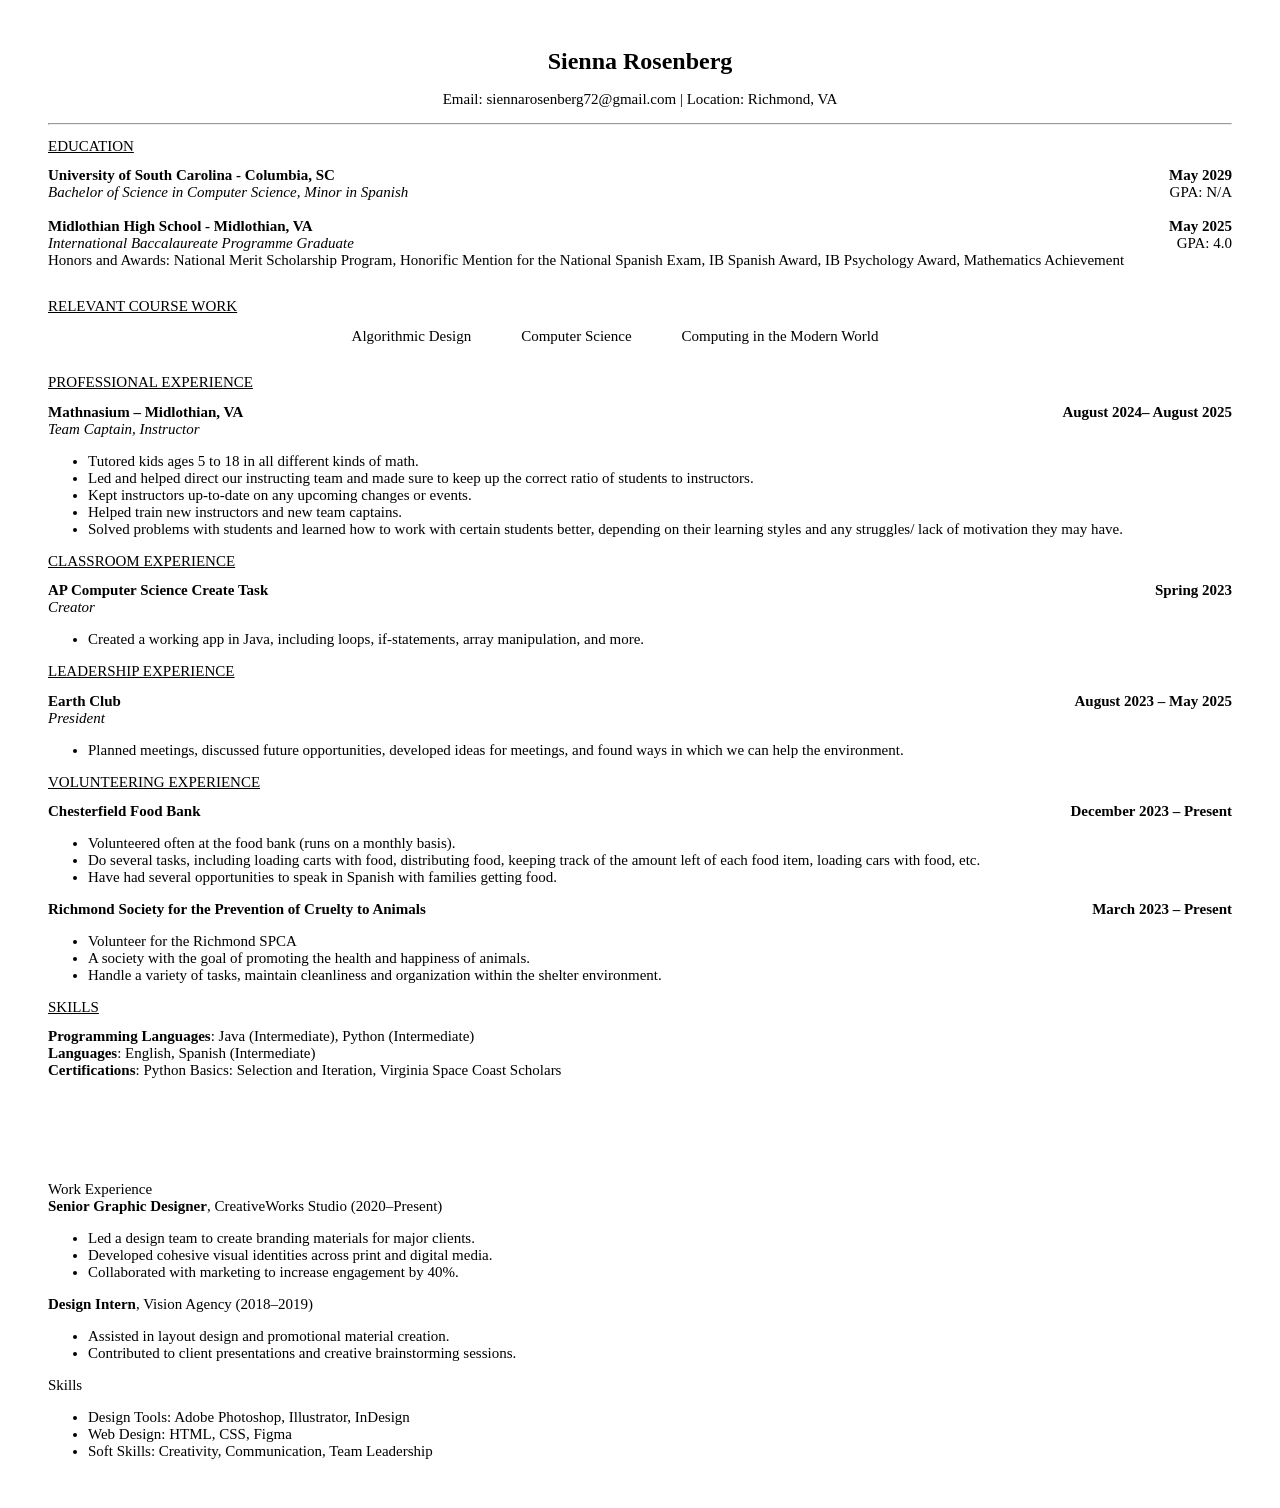
==== resume.html @ 2ea0960f "adding breaks" ====
<!DOCTYPE html>
<html lang="en">
<head>
  <meta charset="UTF-8">
  <meta name="viewport" content="width=device-width, initial-scale=1.0">
  <title>Resume</title>
  <link rel="stylesheet" href="resume_style.css" >
</head>
<body>
  <div class="header">
    <h1>Sienna Rosenberg</h1>
    <div class="contact">
      <p style="text-align: center;">Email: siennarosenberg72@gmail.com | Location: Richmond, VA</p>
    </div>
    <hr>
  </div>

  <div class="section">
    <h2>EDUCATION</h2>
    <div class="section-content">
        <div style="display: flex; justify-content: space-between;">
          <span><strong>University of South Carolina - Columbia, SC</strong><br></span>
          <span><strong>May 2029</strong></span>
        </div>
        <div style="display: flex; justify-content: space-between;">
          <span><em>Bachelor of Science in Computer Science, Minor in Spanish</em><br><br></span>
          <span>GPA: N/A</span>
        </div>
        <div style="display: flex; justify-content: space-between;">
          <span><strong>Midlothian High School - Midlothian, VA</strong><br></span>
          <span><strong>May 2025</strong></span>
        </div>
        <div style="display: flex; justify-content: space-between;">
          <span><em>International Baccalaureate Programme Graduate</em><br></span>
          <span>GPA: 4.0</span>
        </div>
      Honors and Awards: National Merit Scholarship Program, Honorific Mention for the National Spanish Exam, IB Spanish Award, IB Psychology Award, Mathematics Achievement<br><br>
    </div>
  </div>

  <div class="section">
    <h2>RELEVANT COURSE WORK</h2>
    <div class="section-content">
      <div style="display: flex; justify-content: center; gap: 50px">
        <span>Algorithmic Design</span>
        <span>Computer Science</span>
        <span>Computing in the Modern World</span>
        <br><br>
      </div>
    </div>
  </div>

<div class="section">
    <h2>PROFESSIONAL EXPERIENCE</h2>
        <div style="display: flex; justify-content: space-between;">
          <span><strong>Mathnasium – Midlothian, VA</strong><br></span>
          <span><strong>August 2024– August 2025</strong></span>
        </div>
        <div style="display: flex; justify-content: space-between;">
          <span><em>Team Captain, Instructor</em><br></span>
        </div>
    <ul>
        <li>Tutored kids ages 5 to 18 in all different kinds of math.</li>
        <li>Led and helped direct our instructing team and made sure to keep up the correct ratio of students to instructors.</li>
        <li>Kept instructors up-to-date on any upcoming changes or events.</li>
        <li>Helped train new instructors and new team captains.</li>
        <li>Solved problems with students and learned how to work with certain students better, depending on their learning styles and any struggles/ lack of motivation they may have.</li>
    </ul>
    </div>
  </div>

<div class="section">
    <h2>CLASSROOM EXPERIENCE</h2>
        <div style="display: flex; justify-content: space-between;">
          <span><strong>AP Computer Science Create Task</strong><br></span>
          <span><strong>Spring 2023</strong></span>
        </div>
        <div style="display: flex; justify-content: space-between;">
          <span><em>Creator</em><br></span>
        </div>
    <ul>
        <li>Created a working app in Java, including loops, if-statements, array manipulation, and more.</li>
    </ul>
    </div>
  </div>

<div class="section">
    <h2>LEADERSHIP EXPERIENCE</h2>
        <div style="display: flex; justify-content: space-between;">
          <span><strong>Earth Club</strong><br></span>
          <span><strong>August 2023 – May 2025</strong></span>
        </div>
        <div style="display: flex; justify-content: space-between;">
          <span><em>President</em><br></span>
        </div>
    <ul>
        <li>Planned meetings, discussed future opportunities, developed ideas for meetings, and found ways in which we can help the environment.</li>
    </ul>
    </div>
  </div>

<div class="section">
    <h2>VOLUNTEERING EXPERIENCE</h2>
        <div style="display: flex; justify-content: space-between;">
          <span><strong>Chesterfield Food Bank</strong><br></span>
          <span><strong>December 2023 – Present</strong></span>
        </div>
    <ul>
        <li>Volunteered often at the food bank (runs on a monthly basis).</li>
        <li>Do several tasks, including loading carts with food, distributing food, keeping track of the amount left of each food item, loading cars with food, etc.</li>
        <li>Have had several opportunities to speak in Spanish with families getting food.</li>
    </ul>
        <div style="display: flex; justify-content: space-between;">
          <span><strong>Richmond Society for the Prevention of Cruelty to Animals</strong><br></span>
          <span><strong>March 2023 – Present</strong></span>
        </div>
    <ul>
        <li>Volunteer for the Richmond SPCA</li>
        <li>A society with the goal of promoting the health and happiness of animals.</li>
        <li>Handle a variety of tasks, maintain cleanliness and organization within the shelter environment.</li>
    </ul>
    </div>
  </div>

<div class="section">
    <h2>SKILLS</h2>
    <div class="section-content">
      <strong>Programming Languages</strong>: Java (Intermediate), Python (Intermediate)<br>
      <strong>Languages</strong>: English, Spanish (Intermediate)<br>
      <strong>Certifications</strong>: Python Basics: Selection and Iteration, Virginia Space Coast Scholars
    </div>
  </div>


  <br><br><br><br><br><br>
  <div class="section">
    <div class="section-title">Work Experience</div>
    <div class="section-content">
      <strong>Senior Graphic Designer</strong>, CreativeWorks Studio (2020–Present)
      <ul>
        <li>Led a design team to create branding materials for major clients.</li>
        <li>Developed cohesive visual identities across print and digital media.</li>
        <li>Collaborated with marketing to increase engagement by 40%.</li>
      </ul>

      <strong>Design Intern</strong>, Vision Agency (2018–2019)
      <ul>
        <li>Assisted in layout design and promotional material creation.</li>
        <li>Contributed to client presentations and creative brainstorming sessions.</li>
      </ul>
    </div>
  </div>

  <div class="section">
    <div class="section-title">Skills</div>
    <div class="section-content">
      <ul>
        <li>Design Tools: Adobe Photoshop, Illustrator, InDesign</li>
        <li>Web Design: HTML, CSS, Figma</li>
        <li>Soft Skills: Creativity, Communication, Team Leadership</li>
      </ul>
    </div>
  </div>
</body>
</html>
---- resume_style.css ----
body {
    background: #ffffff;
    font-family: 'Times New Roman', Times, serif, Helvetica, sans-serif;
    font-size: 15px;
    margin: 0.5in;
}
h1 {
    color: #000000;
    text-align: center;
    font-size: 24px;
}
h2 {
    color: #000000;
    text-align: left;
    font-size: 15px;
    text-decoration: underline;
    font-weight: normal;
}
h3 {
    color:#000000;
    text-align: left;
    font-size: 16px;
    font-weight: normal;
}
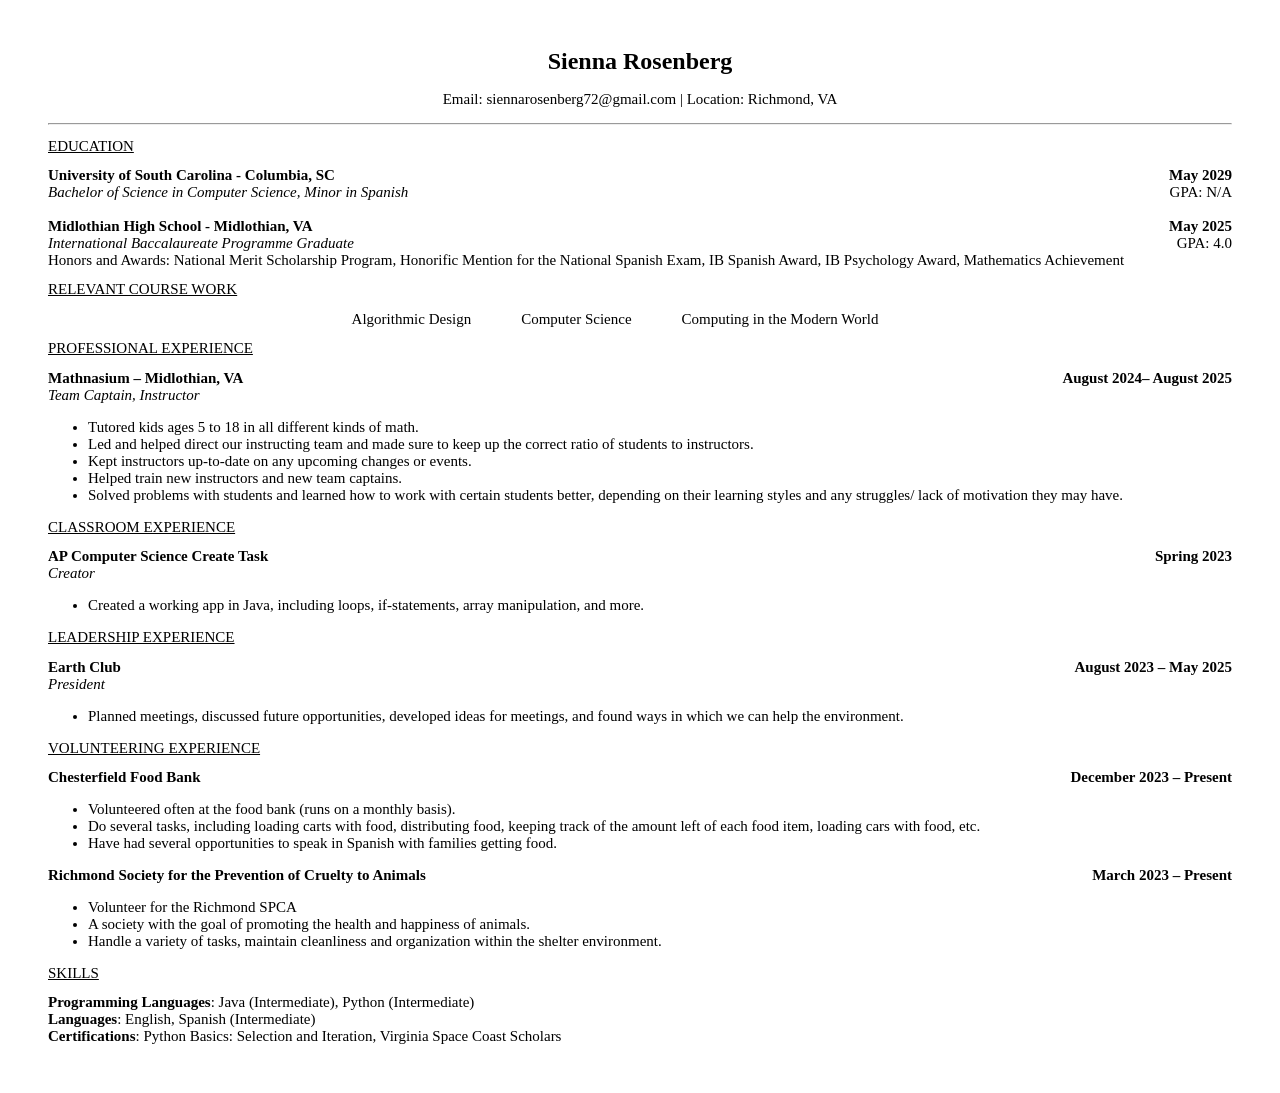
==== commit cdcfb30a: "fixing formatting issues" ====
--- a/resume.html
+++ b/resume.html
@@ -34,7 +34,7 @@
           <span><em>International Baccalaureate Programme Graduate</em><br></span>
           <span>GPA: 4.0</span>
         </div>
-      Honors and Awards: National Merit Scholarship Program, Honorific Mention for the National Spanish Exam, IB Spanish Award, IB Psychology Award, Mathematics Achievement<br><br>
+      Honors and Awards: National Merit Scholarship Program, Honorific Mention for the National Spanish Exam, IB Spanish Award, IB Psychology Award, Mathematics Achievement<br>
     </div>
   </div>
 
@@ -45,7 +45,7 @@
         <span>Algorithmic Design</span>
         <span>Computer Science</span>
         <span>Computing in the Modern World</span>
-        <br><br>
+        <br>
       </div>
     </div>
   </div>
@@ -129,37 +129,4 @@
       <strong>Languages</strong>: English, Spanish (Intermediate)<br>
       <strong>Certifications</strong>: Python Basics: Selection and Iteration, Virginia Space Coast Scholars
     </div>
-  </div>
-
-
-  <br><br><br><br><br><br>
-  <div class="section">
-    <div class="section-title">Work Experience</div>
-    <div class="section-content">
-      <strong>Senior Graphic Designer</strong>, CreativeWorks Studio (2020–Present)
-      <ul>
-        <li>Led a design team to create branding materials for major clients.</li>
-        <li>Developed cohesive visual identities across print and digital media.</li>
-        <li>Collaborated with marketing to increase engagement by 40%.</li>
-      </ul>
-
-      <strong>Design Intern</strong>, Vision Agency (2018–2019)
-      <ul>
-        <li>Assisted in layout design and promotional material creation.</li>
-        <li>Contributed to client presentations and creative brainstorming sessions.</li>
-      </ul>
-    </div>
-  </div>
-
-  <div class="section">
-    <div class="section-title">Skills</div>
-    <div class="section-content">
-      <ul>
-        <li>Design Tools: Adobe Photoshop, Illustrator, InDesign</li>
-        <li>Web Design: HTML, CSS, Figma</li>
-        <li>Soft Skills: Creativity, Communication, Team Leadership</li>
-      </ul>
-    </div>
-  </div>
-</body>
-</html>+  </div>
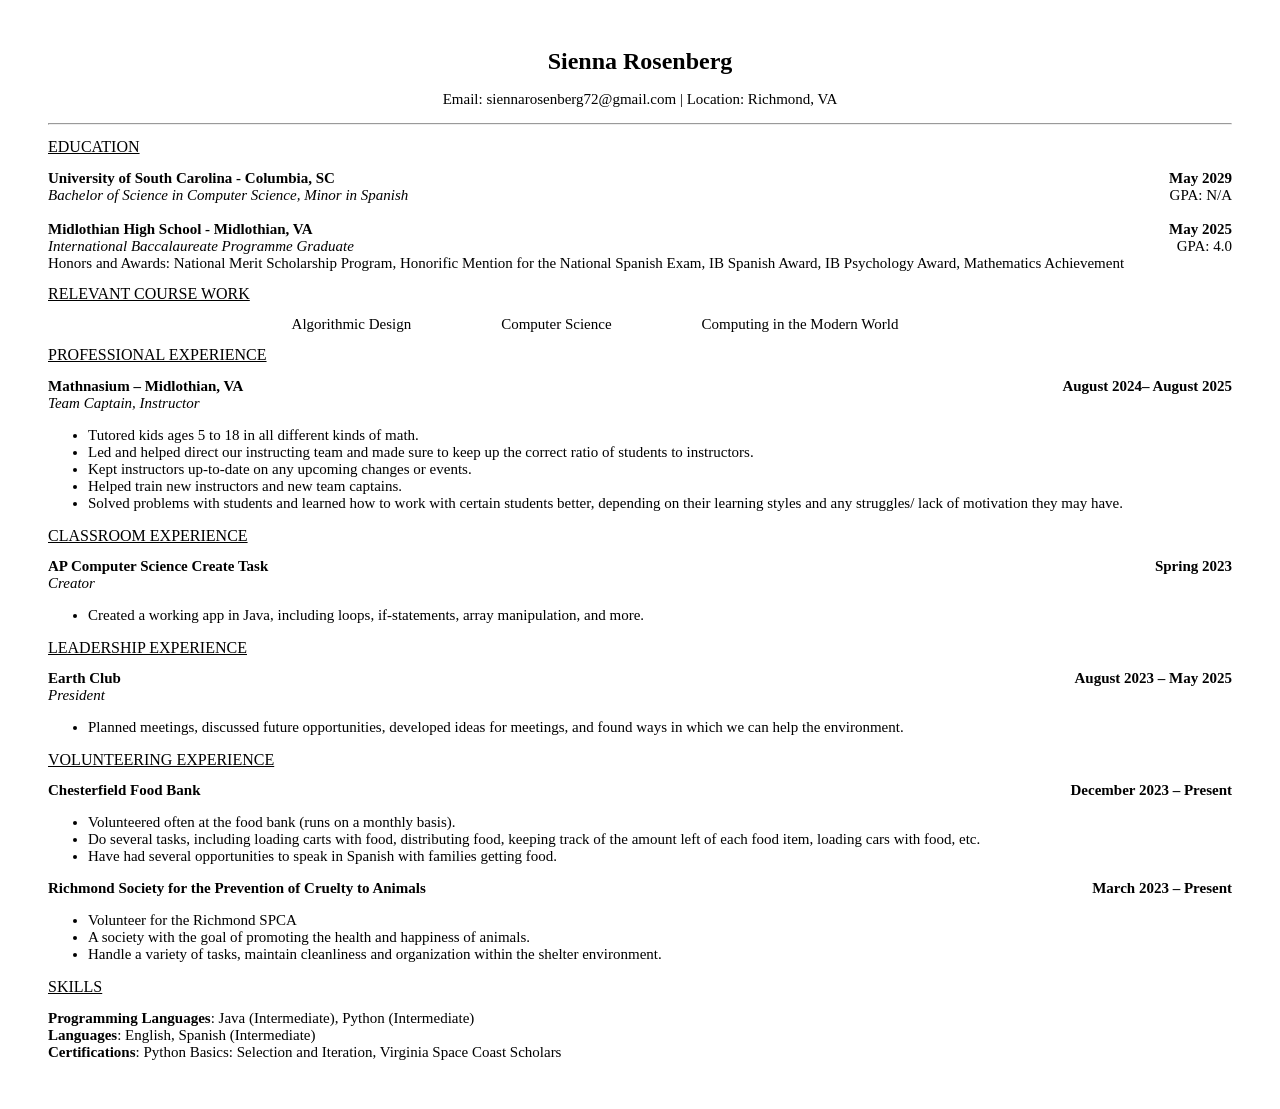
==== commit 00741e66: "formatting" ====
--- a/resume.html
+++ b/resume.html
@@ -41,7 +41,7 @@
   <div class="section">
     <h2>RELEVANT COURSE WORK</h2>
     <div class="section-content">
-      <div style="display: flex; justify-content: center; gap: 50px">
+      <div style="display: flex; justify-content: center; gap: 90px">
         <span>Algorithmic Design</span>
         <span>Computer Science</span>
         <span>Computing in the Modern World</span>
--- a/resume_style.css
+++ b/resume_style.css
@@ -12,13 +12,7 @@
 h2 {
     color: #000000;
     text-align: left;
-    font-size: 15px;
+    font-size: 16px;
     text-decoration: underline;
     font-weight: normal;
-}
-h3 {
-    color:#000000;
-    text-align: left;
-    font-size: 16px;
-    font-weight: normal;
 }
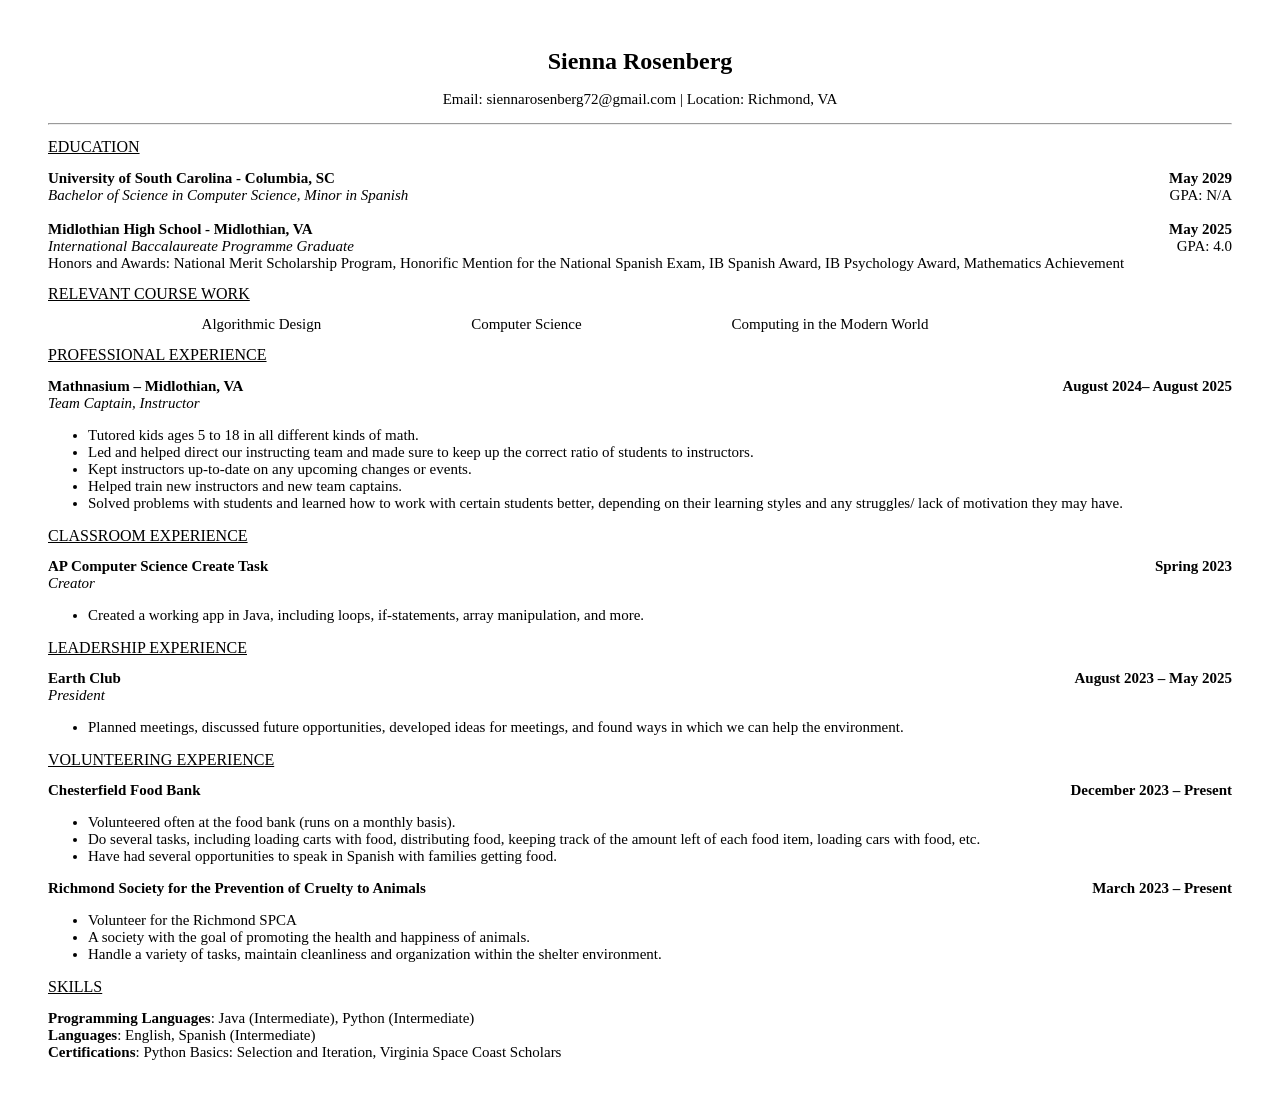
==== commit cb88b637: "formatting" ====
--- a/resume.html
+++ b/resume.html
@@ -41,7 +41,7 @@
   <div class="section">
     <h2>RELEVANT COURSE WORK</h2>
     <div class="section-content">
-      <div style="display: flex; justify-content: center; gap: 90px">
+      <div style="display: flex; justify-content: center; gap: 150px">
         <span>Algorithmic Design</span>
         <span>Computer Science</span>
         <span>Computing in the Modern World</span>
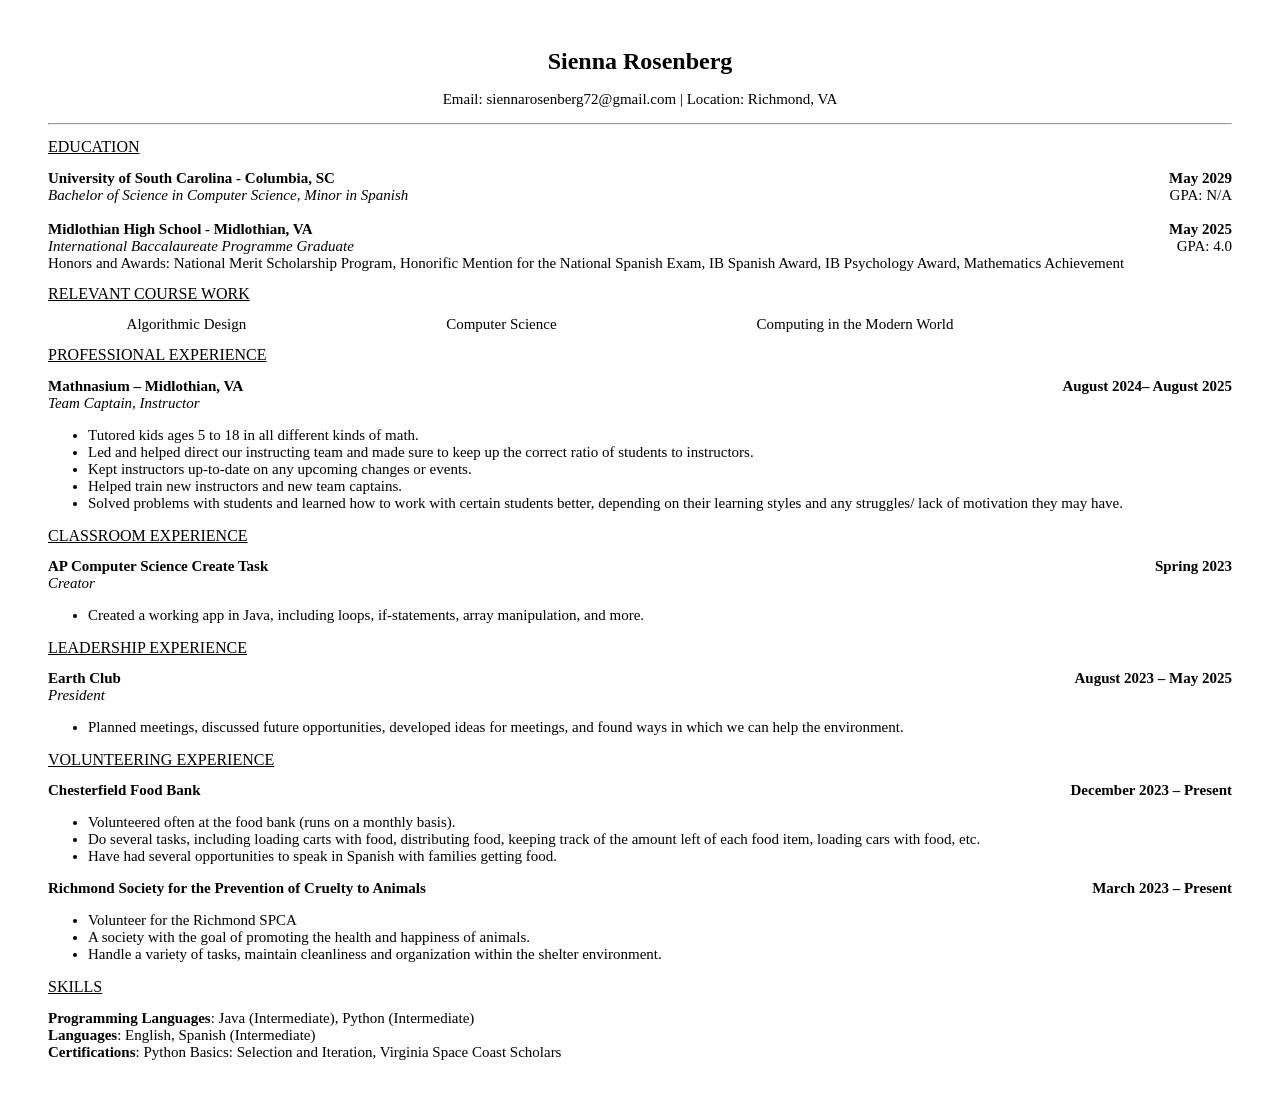
==== commit 631d7835: "format" ====
--- a/resume.html
+++ b/resume.html
@@ -41,7 +41,7 @@
   <div class="section">
     <h2>RELEVANT COURSE WORK</h2>
     <div class="section-content">
-      <div style="display: flex; justify-content: center; gap: 150px">
+      <div style="display: flex; justify-content: center; gap: 200px">
         <span>Algorithmic Design</span>
         <span>Computer Science</span>
         <span>Computing in the Modern World</span>
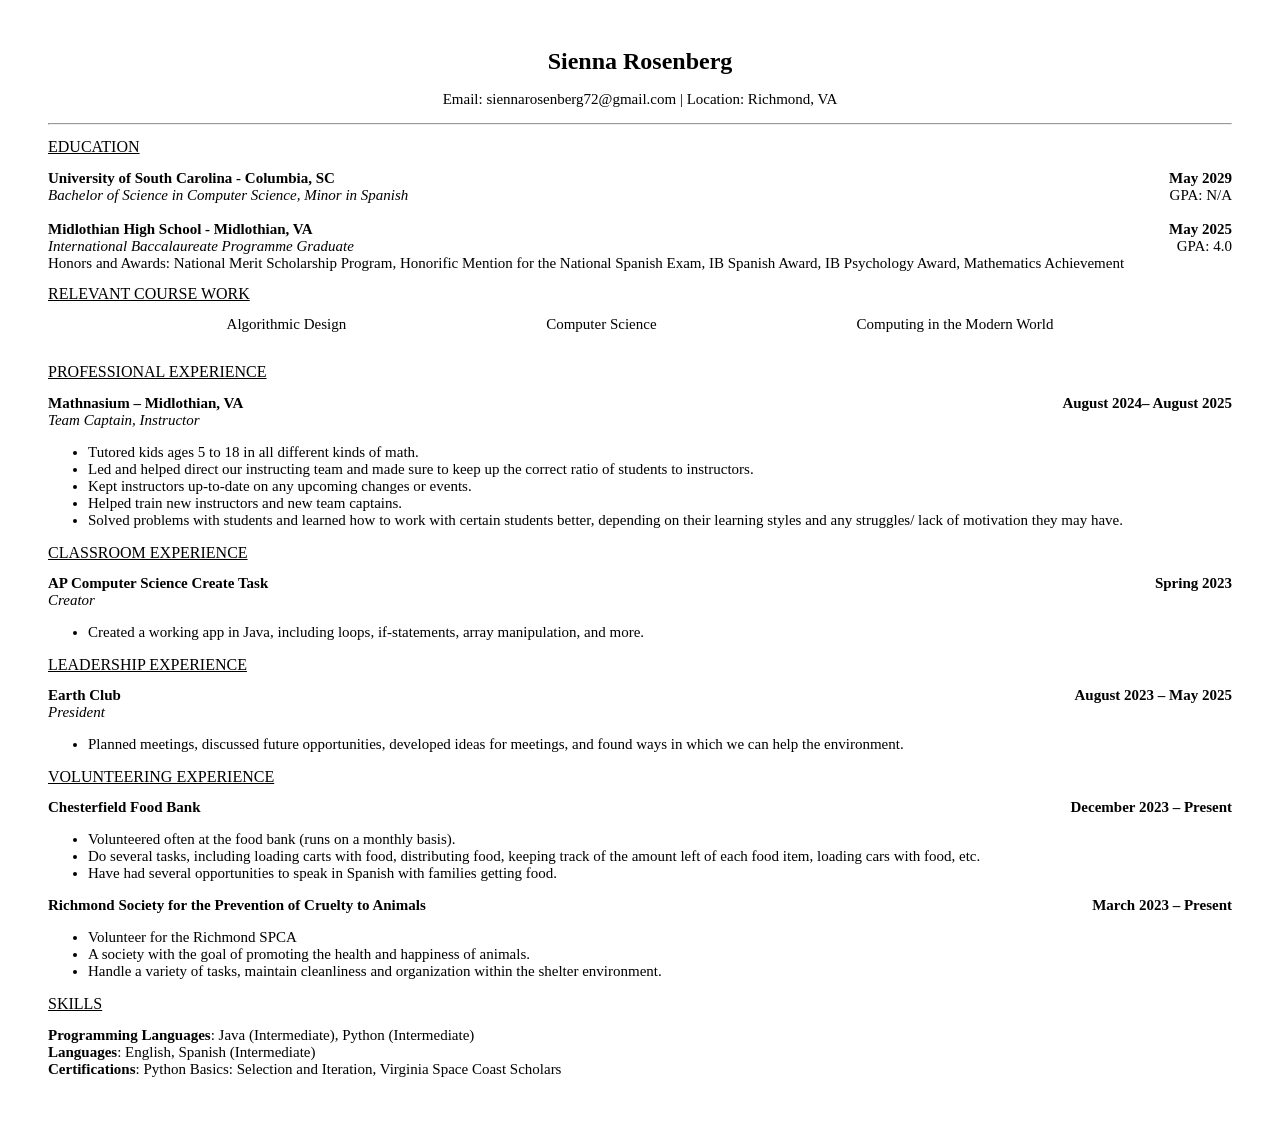
==== commit d5ed89d8: "formatting" ====
--- a/resume.html
+++ b/resume.html
@@ -45,10 +45,10 @@
         <span>Algorithmic Design</span>
         <span>Computer Science</span>
         <span>Computing in the Modern World</span>
-        <br>
       </div>
     </div>
   </div>
+  <br>
 
 <div class="section">
     <h2>PROFESSIONAL EXPERIENCE</h2>
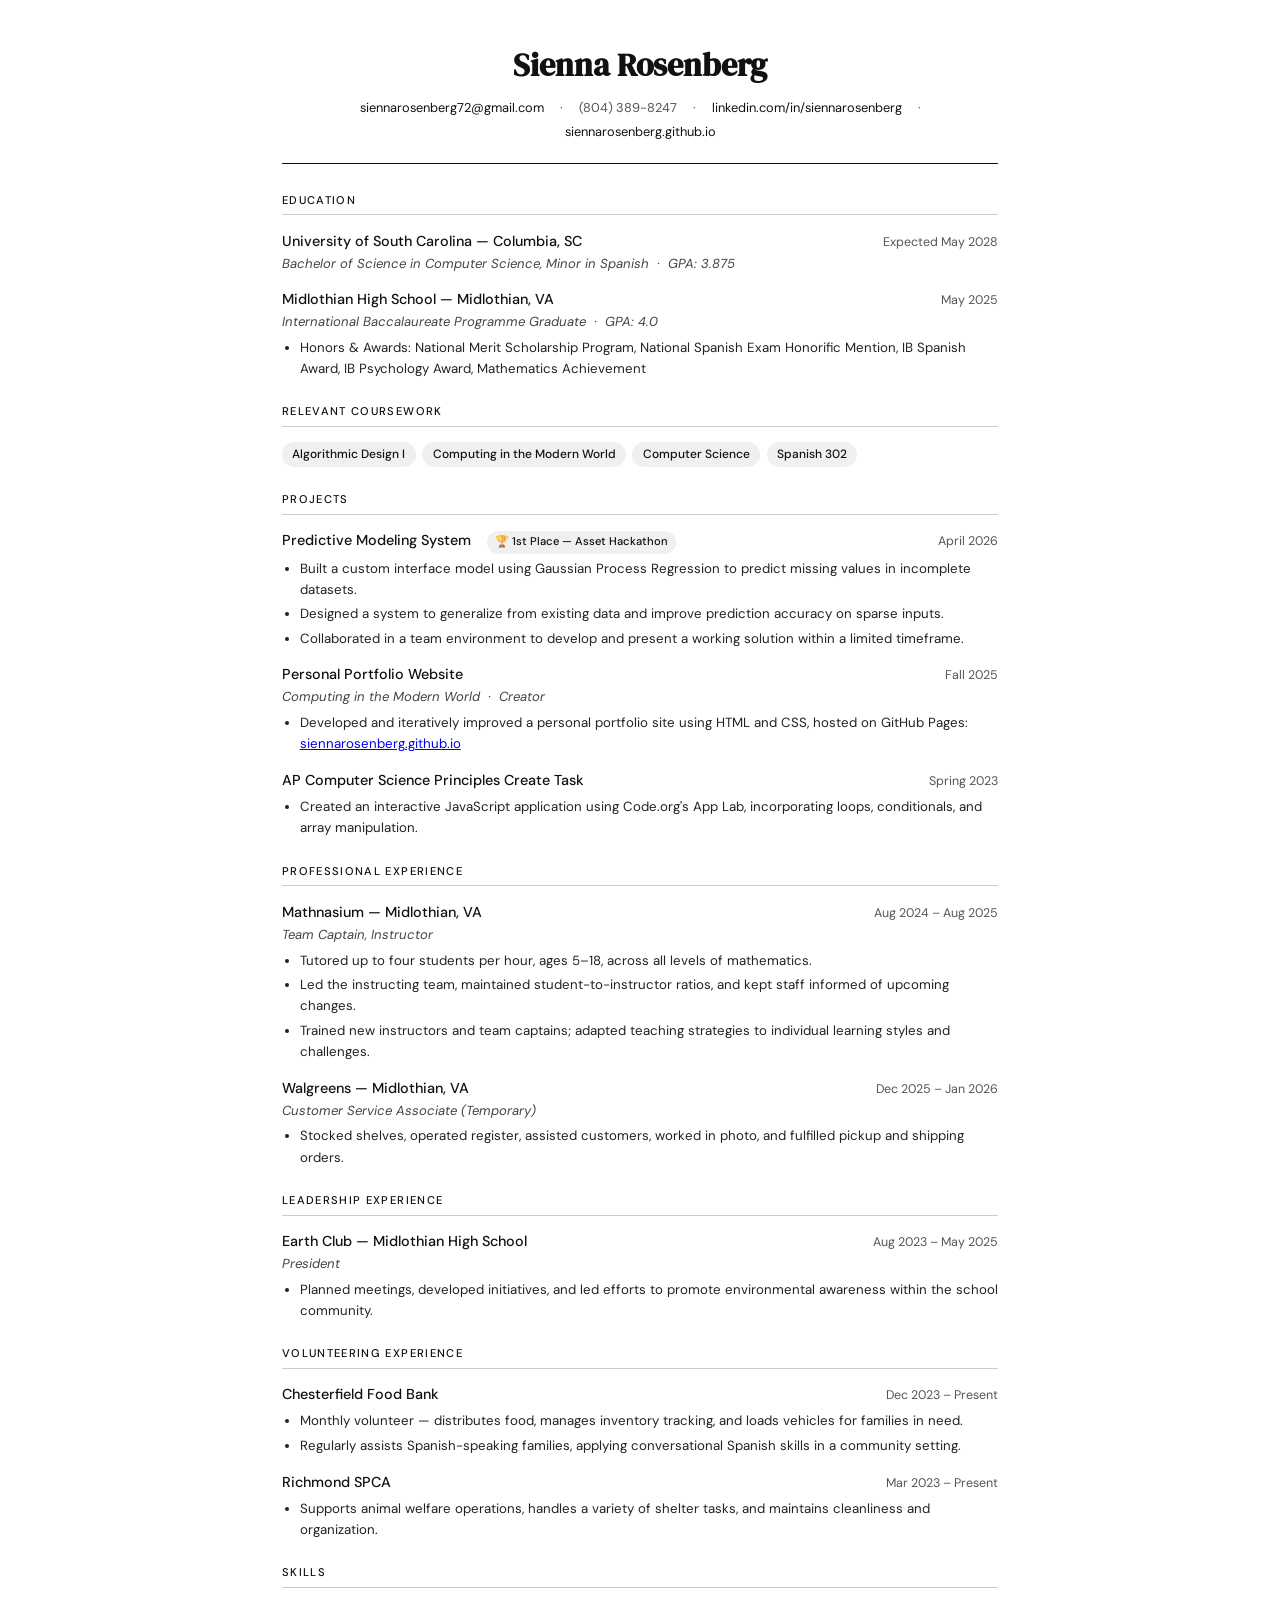
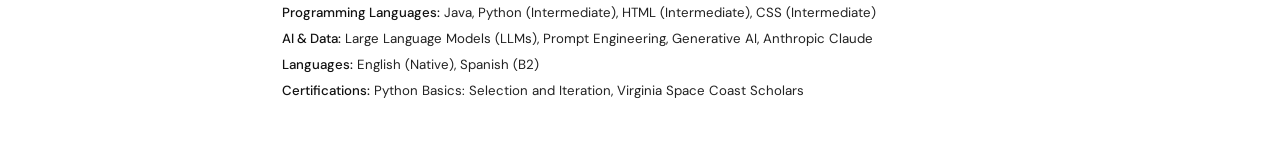
==== commit 23c4d44a: "Update resume.html" ====
--- a/resume.html
+++ b/resume.html
@@ -3,130 +3,324 @@
 <head>
   <meta charset="UTF-8">
   <meta name="viewport" content="width=device-width, initial-scale=1.0">
-  <title>Resume</title>
-  <link rel="stylesheet" href="resume_style.css" >
+  <title>Sienna Rosenberg — Resume</title>
+  <link href="https://fonts.googleapis.com/css2?family=DM+Serif+Display&family=DM+Sans:wght@300;400;500&display=swap" rel="stylesheet" />
+  <style>
+    *, *::before, *::after { box-sizing: border-box; margin: 0; padding: 0; }
+
+    body {
+      font-family: 'DM Sans', sans-serif;
+      background: #ffffff;
+      color: #111111;
+      font-size: 14px;
+      line-height: 1.6;
+      padding: 2.5rem 2rem;
+      max-width: 780px;
+      margin: 0 auto;
+    }
+
+    /* HEADER */
+    .header {
+      text-align: center;
+      margin-bottom: 1.75rem;
+      padding-bottom: 1.25rem;
+      border-bottom: 1.5px solid #111111;
+    }
+
+    .header h1 {
+      font-family: 'DM Serif Display', serif;
+      font-size: 2rem;
+      color: #111111;
+      margin-bottom: 0.4rem;
+    }
+
+    .contact {
+      font-size: 0.8rem;
+      color: #555555;
+      display: flex;
+      flex-wrap: wrap;
+      justify-content: center;
+      gap: 0.25rem 1rem;
+    }
+
+    .contact a {
+      color: #111111;
+      text-decoration: none;
+    }
+
+    .contact a:hover { text-decoration: underline; }
+
+    /* SECTIONS */
+    .section {
+      margin-bottom: 1.5rem;
+    }
+
+    .section h2 {
+      font-family: 'DM Sans', sans-serif;
+      font-size: 0.7rem;
+      font-weight: 500;
+      letter-spacing: 0.12em;
+      text-transform: uppercase;
+      color: #111111;
+      border-bottom: 0.5px solid #cccccc;
+      padding-bottom: 0.3rem;
+      margin-bottom: 0.9rem;
+    }
+
+    .entry {
+      margin-bottom: 0.9rem;
+    }
+
+    .entry-header {
+      display: flex;
+      justify-content: space-between;
+      align-items: baseline;
+      gap: 1rem;
+    }
+
+    .entry-title {
+      font-weight: 500;
+      font-size: 0.9rem;
+      color: #111111;
+    }
+
+    .entry-date {
+      font-size: 0.78rem;
+      color: #555555;
+      white-space: nowrap;
+      flex-shrink: 0;
+    }
+
+    .entry-sub {
+      font-size: 0.82rem;
+      color: #444444;
+      font-style: italic;
+      margin-bottom: 0.3rem;
+    }
+
+    .entry-badge {
+      display: inline-block;
+      font-size: 0.7rem;
+      font-weight: 500;
+      padding: 0.15rem 0.5rem;
+      border-radius: 100px;
+      background: #f0f0f0;
+      color: #111111;
+      margin-left: 0.5rem;
+      font-style: normal;
+    }
+
+    ul {
+      padding-left: 1.1rem;
+      margin-top: 0.25rem;
+    }
+
+    ul li {
+      font-size: 0.83rem;
+      color: #222222;
+      margin-bottom: 0.2rem;
+    }
+
+    /* SKILLS */
+    .skills-row {
+      font-size: 0.83rem;
+      color: #222222;
+      margin-bottom: 0.3rem;
+    }
+
+    .skills-row strong {
+      color: #111111;
+      font-weight: 500;
+    }
+
+    /* COURSEWORK */
+    .coursework {
+      display: flex;
+      flex-wrap: wrap;
+      gap: 0.4rem;
+    }
+
+    .course-tag {
+      font-size: 0.75rem;
+      padding: 0.2rem 0.65rem;
+      border-radius: 100px;
+      background: #f0f0f0;
+      color: #111111;
+      font-weight: 500;
+    }
+
+    @media print {
+      body { background: white; padding: 1rem; }
+    }
+  </style>
 </head>
 <body>
+
   <div class="header">
     <h1>Sienna Rosenberg</h1>
     <div class="contact">
-      <p style="text-align: center;">Email: siennarosenberg72@gmail.com | Location: Richmond, VA</p>
-    </div>
-    <hr>
-  </div>
-
-  <div class="section">
-    <h2>EDUCATION</h2>
-    <div class="section-content">
-        <div style="display: flex; justify-content: space-between;">
-          <span><strong>University of South Carolina - Columbia, SC</strong><br></span>
-          <span><strong>May 2029</strong></span>
-        </div>
-        <div style="display: flex; justify-content: space-between;">
-          <span><em>Bachelor of Science in Computer Science, Minor in Spanish</em><br><br></span>
-          <span>GPA: N/A</span>
-        </div>
-        <div style="display: flex; justify-content: space-between;">
-          <span><strong>Midlothian High School - Midlothian, VA</strong><br></span>
-          <span><strong>May 2025</strong></span>
-        </div>
-        <div style="display: flex; justify-content: space-between;">
-          <span><em>International Baccalaureate Programme Graduate</em><br></span>
-          <span>GPA: 4.0</span>
-        </div>
-      Honors and Awards: National Merit Scholarship Program, Honorific Mention for the National Spanish Exam, IB Spanish Award, IB Psychology Award, Mathematics Achievement<br>
-    </div>
-  </div>
-
-  <div class="section">
-    <h2>RELEVANT COURSE WORK</h2>
-    <div class="section-content">
-      <div style="display: flex; justify-content: center; gap: 200px">
-        <span>Algorithmic Design</span>
-        <span>Computer Science</span>
-        <span>Computing in the Modern World</span>
-      </div>
-    </div>
-  </div>
-  <br>
-
-<div class="section">
-    <h2>PROFESSIONAL EXPERIENCE</h2>
-        <div style="display: flex; justify-content: space-between;">
-          <span><strong>Mathnasium – Midlothian, VA</strong><br></span>
-          <span><strong>August 2024– August 2025</strong></span>
-        </div>
-        <div style="display: flex; justify-content: space-between;">
-          <span><em>Team Captain, Instructor</em><br></span>
-        </div>
-    <ul>
-        <li>Tutored kids ages 5 to 18 in all different kinds of math.</li>
-        <li>Led and helped direct our instructing team and made sure to keep up the correct ratio of students to instructors.</li>
-        <li>Kept instructors up-to-date on any upcoming changes or events.</li>
-        <li>Helped train new instructors and new team captains.</li>
-        <li>Solved problems with students and learned how to work with certain students better, depending on their learning styles and any struggles/ lack of motivation they may have.</li>
-    </ul>
-    </div>
-  </div>
-
-<div class="section">
-    <h2>CLASSROOM EXPERIENCE</h2>
-        <div style="display: flex; justify-content: space-between;">
-          <span><strong>AP Computer Science Create Task</strong><br></span>
-          <span><strong>Spring 2023</strong></span>
-        </div>
-        <div style="display: flex; justify-content: space-between;">
-          <span><em>Creator</em><br></span>
-        </div>
-    <ul>
-        <li>Created a working app in Java, including loops, if-statements, array manipulation, and more.</li>
-    </ul>
-    </div>
-  </div>
-
-<div class="section">
-    <h2>LEADERSHIP EXPERIENCE</h2>
-        <div style="display: flex; justify-content: space-between;">
-          <span><strong>Earth Club</strong><br></span>
-          <span><strong>August 2023 – May 2025</strong></span>
-        </div>
-        <div style="display: flex; justify-content: space-between;">
-          <span><em>President</em><br></span>
-        </div>
-    <ul>
-        <li>Planned meetings, discussed future opportunities, developed ideas for meetings, and found ways in which we can help the environment.</li>
-    </ul>
-    </div>
-  </div>
-
-<div class="section">
-    <h2>VOLUNTEERING EXPERIENCE</h2>
-        <div style="display: flex; justify-content: space-between;">
-          <span><strong>Chesterfield Food Bank</strong><br></span>
-          <span><strong>December 2023 – Present</strong></span>
-        </div>
-    <ul>
-        <li>Volunteered often at the food bank (runs on a monthly basis).</li>
-        <li>Do several tasks, including loading carts with food, distributing food, keeping track of the amount left of each food item, loading cars with food, etc.</li>
-        <li>Have had several opportunities to speak in Spanish with families getting food.</li>
-    </ul>
-        <div style="display: flex; justify-content: space-between;">
-          <span><strong>Richmond Society for the Prevention of Cruelty to Animals</strong><br></span>
-          <span><strong>March 2023 – Present</strong></span>
-        </div>
-    <ul>
-        <li>Volunteer for the Richmond SPCA</li>
-        <li>A society with the goal of promoting the health and happiness of animals.</li>
-        <li>Handle a variety of tasks, maintain cleanliness and organization within the shelter environment.</li>
-    </ul>
-    </div>
-  </div>
-
-<div class="section">
-    <h2>SKILLS</h2>
-    <div class="section-content">
-      <strong>Programming Languages</strong>: Java (Intermediate), Python (Intermediate)<br>
-      <strong>Languages</strong>: English, Spanish (Intermediate)<br>
-      <strong>Certifications</strong>: Python Basics: Selection and Iteration, Virginia Space Coast Scholars
-    </div>
-  </div>+      <span><a href="mailto:siennarosenberg72@gmail.com">siennarosenberg72@gmail.com</a></span>
+      <span>·</span>
+      <span>(804) 389-8247</span>
+      <span>·</span>
+      <span><a href="https://linkedin.com/in/siennarosenberg" target="_blank">linkedin.com/in/siennarosenberg</a></span>
+      <span>·</span>
+      <span><a href="https://siennarosenberg.github.io" target="_blank">siennarosenberg.github.io</a></span>
+    </div>
+  </div>
+
+  <!-- EDUCATION -->
+  <div class="section">
+    <h2>Education</h2>
+
+    <div class="entry">
+      <div class="entry-header">
+        <span class="entry-title">University of South Carolina — Columbia, SC</span>
+        <span class="entry-date">Expected May 2028</span>
+      </div>
+      <div class="entry-sub">Bachelor of Science in Computer Science, Minor in Spanish &nbsp;·&nbsp; GPA: 3.875</div>
+    </div>
+
+    <div class="entry">
+      <div class="entry-header">
+        <span class="entry-title">Midlothian High School — Midlothian, VA</span>
+        <span class="entry-date">May 2025</span>
+      </div>
+      <div class="entry-sub">International Baccalaureate Programme Graduate &nbsp;·&nbsp; GPA: 4.0</div>
+      <ul>
+        <li>Honors & Awards: National Merit Scholarship Program, National Spanish Exam Honorific Mention, IB Spanish Award, IB Psychology Award, Mathematics Achievement</li>
+      </ul>
+    </div>
+  </div>
+
+  <!-- RELEVANT COURSEWORK -->
+  <div class="section">
+    <h2>Relevant Coursework</h2>
+    <div class="coursework">
+      <span class="course-tag">Algorithmic Design I</span>
+      <span class="course-tag">Computing in the Modern World</span>
+      <span class="course-tag">Computer Science</span>
+      <span class="course-tag">Spanish 302</span>
+    </div>
+  </div>
+
+  <!-- PROJECTS -->
+  <div class="section">
+    <h2>Projects</h2>
+
+    <div class="entry">
+      <div class="entry-header">
+        <span class="entry-title">Predictive Modeling System &nbsp;<span class="entry-badge">🏆 1st Place — Asset Hackathon</span></span>
+        <span class="entry-date">April 2026</span>
+      </div>
+      <ul>
+        <li>Built a custom interface model using Gaussian Process Regression to predict missing values in incomplete datasets.</li>
+        <li>Designed a system to generalize from existing data and improve prediction accuracy on sparse inputs.</li>
+        <li>Collaborated in a team environment to develop and present a working solution within a limited timeframe.</li>
+      </ul>
+    </div>
+
+    <div class="entry">
+      <div class="entry-header">
+        <span class="entry-title">Personal Portfolio Website</span>
+        <span class="entry-date">Fall 2025</span>
+      </div>
+      <div class="entry-sub">Computing in the Modern World &nbsp;·&nbsp; Creator</div>
+      <ul>
+        <li>Developed and iteratively improved a personal portfolio site using HTML and CSS, hosted on GitHub Pages: <a href="https://siennarosenberg.github.io" target="_blank">siennarosenberg.github.io</a></li>
+      </ul>
+    </div>
+
+    <div class="entry">
+      <div class="entry-header">
+        <span class="entry-title">AP Computer Science Principles Create Task</span>
+        <span class="entry-date">Spring 2023</span>
+      </div>
+      <ul>
+        <li>Created an interactive JavaScript application using Code.org's App Lab, incorporating loops, conditionals, and array manipulation.</li>
+      </ul>
+    </div>
+  </div>
+
+  <!-- PROFESSIONAL EXPERIENCE -->
+  <div class="section">
+    <h2>Professional Experience</h2>
+
+    <div class="entry">
+      <div class="entry-header">
+        <span class="entry-title">Mathnasium — Midlothian, VA</span>
+        <span class="entry-date">Aug 2024 – Aug 2025</span>
+      </div>
+      <div class="entry-sub">Team Captain, Instructor</div>
+      <ul>
+        <li>Tutored up to four students per hour, ages 5–18, across all levels of mathematics.</li>
+        <li>Led the instructing team, maintained student-to-instructor ratios, and kept staff informed of upcoming changes.</li>
+        <li>Trained new instructors and team captains; adapted teaching strategies to individual learning styles and challenges.</li>
+      </ul>
+    </div>
+
+    <div class="entry">
+      <div class="entry-header">
+        <span class="entry-title">Walgreens — Midlothian, VA</span>
+        <span class="entry-date">Dec 2025 – Jan 2026</span>
+      </div>
+      <div class="entry-sub">Customer Service Associate (Temporary)</div>
+      <ul>
+        <li>Stocked shelves, operated register, assisted customers, worked in photo, and fulfilled pickup and shipping orders.</li>
+      </ul>
+    </div>
+  </div>
+
+  <!-- LEADERSHIP -->
+  <div class="section">
+    <h2>Leadership Experience</h2>
+
+    <div class="entry">
+      <div class="entry-header">
+        <span class="entry-title">Earth Club — Midlothian High School</span>
+        <span class="entry-date">Aug 2023 – May 2025</span>
+      </div>
+      <div class="entry-sub">President</div>
+      <ul>
+        <li>Planned meetings, developed initiatives, and led efforts to promote environmental awareness within the school community.</li>
+      </ul>
+    </div>
+  </div>
+
+  <!-- VOLUNTEERING -->
+  <div class="section">
+    <h2>Volunteering Experience</h2>
+
+    <div class="entry">
+      <div class="entry-header">
+        <span class="entry-title">Chesterfield Food Bank</span>
+        <span class="entry-date">Dec 2023 – Present</span>
+      </div>
+      <ul>
+        <li>Monthly volunteer — distributes food, manages inventory tracking, and loads vehicles for families in need.</li>
+        <li>Regularly assists Spanish-speaking families, applying conversational Spanish skills in a community setting.</li>
+      </ul>
+    </div>
+
+    <div class="entry">
+      <div class="entry-header">
+        <span class="entry-title">Richmond SPCA</span>
+        <span class="entry-date">Mar 2023 – Present</span>
+      </div>
+      <ul>
+        <li>Supports animal welfare operations, handles a variety of shelter tasks, and maintains cleanliness and organization.</li>
+      </ul>
+    </div>
+  </div>
+
+  <!-- SKILLS -->
+  <div class="section">
+    <h2>Skills</h2>
+    <div class="skills-row"><strong>Programming Languages:</strong> Java, Python (Intermediate), HTML (Intermediate), CSS (Intermediate)</div>
+    <div class="skills-row"><strong>AI & Data:</strong> Large Language Models (LLMs), Prompt Engineering, Generative AI, Anthropic Claude</div>
+    <div class="skills-row"><strong>Languages:</strong> English (Native), Spanish (B2)</div>
+    <div class="skills-row"><strong>Certifications:</strong> Python Basics: Selection and Iteration, Virginia Space Coast Scholars</div>
+  </div>
+
+</body>
+</html>
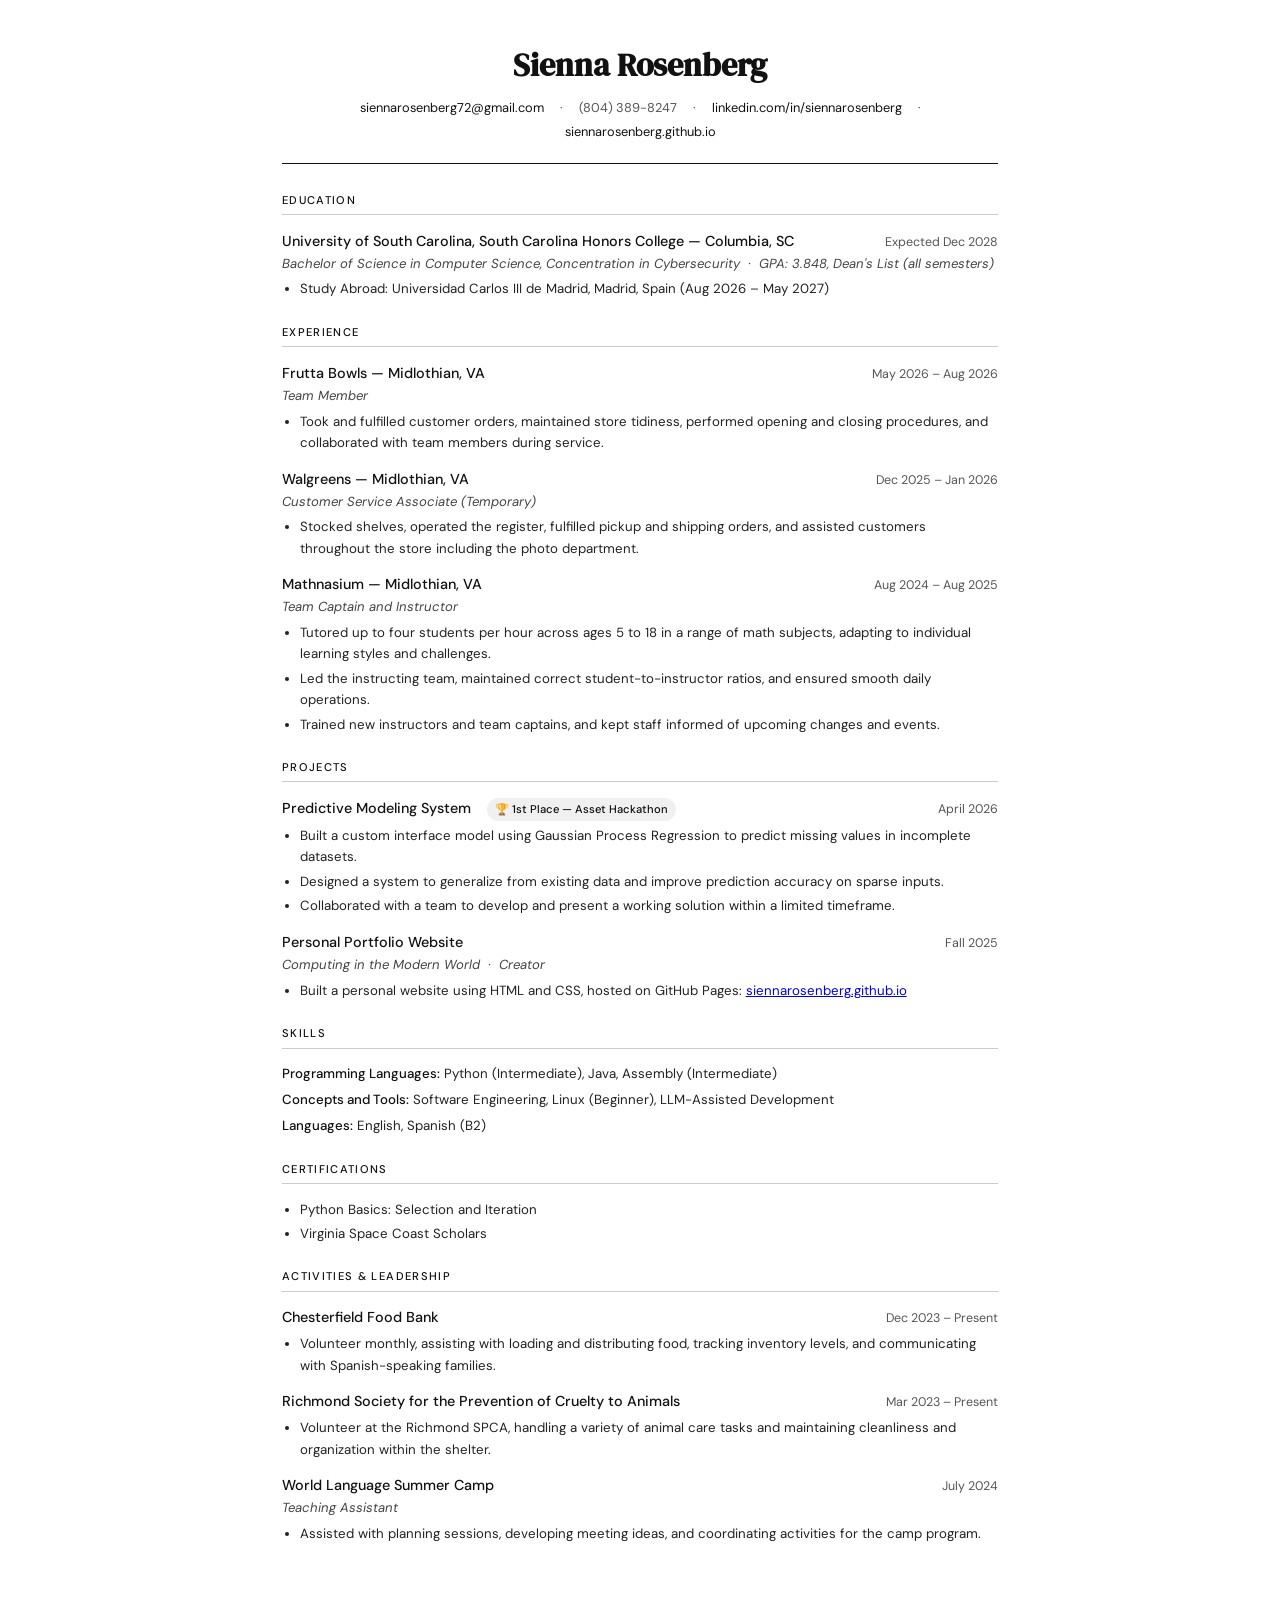
==== commit 4c52388b: "updated to match 11/26 resume" ====
--- a/resume.html
+++ b/resume.html
@@ -129,22 +129,6 @@
     }
 
     .skills-row strong {
-      color: #111111;
-      font-weight: 500;
-    }
-
-    /* COURSEWORK */
-    .coursework {
-      display: flex;
-      flex-wrap: wrap;
-      gap: 0.4rem;
-    }
-
-    .course-tag {
-      font-size: 0.75rem;
-      padding: 0.2rem 0.65rem;
-      border-radius: 100px;
-      background: #f0f0f0;
       color: #111111;
       font-weight: 500;
     }
@@ -175,32 +159,53 @@
 
     <div class="entry">
       <div class="entry-header">
-        <span class="entry-title">University of South Carolina — Columbia, SC</span>
-        <span class="entry-date">Expected May 2028</span>
-      </div>
-      <div class="entry-sub">Bachelor of Science in Computer Science, Minor in Spanish &nbsp;·&nbsp; GPA: 3.875</div>
-    </div>
-
-    <div class="entry">
-      <div class="entry-header">
-        <span class="entry-title">Midlothian High School — Midlothian, VA</span>
-        <span class="entry-date">May 2025</span>
-      </div>
-      <div class="entry-sub">International Baccalaureate Programme Graduate &nbsp;·&nbsp; GPA: 4.0</div>
-      <ul>
-        <li>Honors & Awards: National Merit Scholarship Program, National Spanish Exam Honorific Mention, IB Spanish Award, IB Psychology Award, Mathematics Achievement</li>
-      </ul>
-    </div>
-  </div>
-
-  <!-- RELEVANT COURSEWORK -->
-  <div class="section">
-    <h2>Relevant Coursework</h2>
-    <div class="coursework">
-      <span class="course-tag">Algorithmic Design I</span>
-      <span class="course-tag">Computing in the Modern World</span>
-      <span class="course-tag">Computer Science</span>
-      <span class="course-tag">Spanish 302</span>
+        <span class="entry-title">University of South Carolina, South Carolina Honors College — Columbia, SC</span>
+        <span class="entry-date">Expected Dec 2028</span>
+      </div>
+      <div class="entry-sub">Bachelor of Science in Computer Science, Concentration in Cybersecurity &nbsp;·&nbsp; GPA: 3.848, Dean's List (all semesters)</div>
+      <ul>
+        <li>Study Abroad: Universidad Carlos III de Madrid, Madrid, Spain (Aug 2026 – May 2027)</li>
+      </ul>
+    </div>
+  </div>
+
+  <!-- EXPERIENCE -->
+  <div class="section">
+    <h2>Experience</h2>
+
+    <div class="entry">
+      <div class="entry-header">
+        <span class="entry-title">Frutta Bowls — Midlothian, VA</span>
+        <span class="entry-date">May 2026 – Aug 2026</span>
+      </div>
+      <div class="entry-sub">Team Member</div>
+      <ul>
+        <li>Took and fulfilled customer orders, maintained store tidiness, performed opening and closing procedures, and collaborated with team members during service.</li>
+      </ul>
+    </div>
+
+    <div class="entry">
+      <div class="entry-header">
+        <span class="entry-title">Walgreens — Midlothian, VA</span>
+        <span class="entry-date">Dec 2025 – Jan 2026</span>
+      </div>
+      <div class="entry-sub">Customer Service Associate (Temporary)</div>
+      <ul>
+        <li>Stocked shelves, operated the register, fulfilled pickup and shipping orders, and assisted customers throughout the store including the photo department.</li>
+      </ul>
+    </div>
+
+    <div class="entry">
+      <div class="entry-header">
+        <span class="entry-title">Mathnasium — Midlothian, VA</span>
+        <span class="entry-date">Aug 2024 – Aug 2025</span>
+      </div>
+      <div class="entry-sub">Team Captain and Instructor</div>
+      <ul>
+        <li>Tutored up to four students per hour across ages 5 to 18 in a range of math subjects, adapting to individual learning styles and challenges.</li>
+        <li>Led the instructing team, maintained correct student-to-instructor ratios, and ensured smooth daily operations.</li>
+        <li>Trained new instructors and team captains, and kept staff informed of upcoming changes and events.</li>
+      </ul>
     </div>
   </div>
 
@@ -216,7 +221,7 @@
       <ul>
         <li>Built a custom interface model using Gaussian Process Regression to predict missing values in incomplete datasets.</li>
         <li>Designed a system to generalize from existing data and improve prediction accuracy on sparse inputs.</li>
-        <li>Collaborated in a team environment to develop and present a working solution within a limited timeframe.</li>
+        <li>Collaborated with a team to develop and present a working solution within a limited timeframe.</li>
       </ul>
     </div>
 
@@ -227,69 +232,31 @@
       </div>
       <div class="entry-sub">Computing in the Modern World &nbsp;·&nbsp; Creator</div>
       <ul>
-        <li>Developed and iteratively improved a personal portfolio site using HTML and CSS, hosted on GitHub Pages: <a href="https://siennarosenberg.github.io" target="_blank">siennarosenberg.github.io</a></li>
-      </ul>
-    </div>
-
-    <div class="entry">
-      <div class="entry-header">
-        <span class="entry-title">AP Computer Science Principles Create Task</span>
-        <span class="entry-date">Spring 2023</span>
-      </div>
-      <ul>
-        <li>Created an interactive JavaScript application using Code.org's App Lab, incorporating loops, conditionals, and array manipulation.</li>
-      </ul>
-    </div>
-  </div>
-
-  <!-- PROFESSIONAL EXPERIENCE -->
-  <div class="section">
-    <h2>Professional Experience</h2>
-
-    <div class="entry">
-      <div class="entry-header">
-        <span class="entry-title">Mathnasium — Midlothian, VA</span>
-        <span class="entry-date">Aug 2024 – Aug 2025</span>
-      </div>
-      <div class="entry-sub">Team Captain, Instructor</div>
-      <ul>
-        <li>Tutored up to four students per hour, ages 5–18, across all levels of mathematics.</li>
-        <li>Led the instructing team, maintained student-to-instructor ratios, and kept staff informed of upcoming changes.</li>
-        <li>Trained new instructors and team captains; adapted teaching strategies to individual learning styles and challenges.</li>
-      </ul>
-    </div>
-
-    <div class="entry">
-      <div class="entry-header">
-        <span class="entry-title">Walgreens — Midlothian, VA</span>
-        <span class="entry-date">Dec 2025 – Jan 2026</span>
-      </div>
-      <div class="entry-sub">Customer Service Associate (Temporary)</div>
-      <ul>
-        <li>Stocked shelves, operated register, assisted customers, worked in photo, and fulfilled pickup and shipping orders.</li>
-      </ul>
-    </div>
-  </div>
-
-  <!-- LEADERSHIP -->
-  <div class="section">
-    <h2>Leadership Experience</h2>
-
-    <div class="entry">
-      <div class="entry-header">
-        <span class="entry-title">Earth Club — Midlothian High School</span>
-        <span class="entry-date">Aug 2023 – May 2025</span>
-      </div>
-      <div class="entry-sub">President</div>
-      <ul>
-        <li>Planned meetings, developed initiatives, and led efforts to promote environmental awareness within the school community.</li>
-      </ul>
-    </div>
-  </div>
-
-  <!-- VOLUNTEERING -->
-  <div class="section">
-    <h2>Volunteering Experience</h2>
+        <li>Built a personal website using HTML and CSS, hosted on GitHub Pages: <a href="https://siennarosenberg.github.io" target="_blank">siennarosenberg.github.io</a></li>
+      </ul>
+    </div>
+  </div>
+
+  <!-- SKILLS -->
+  <div class="section">
+    <h2>Skills</h2>
+    <div class="skills-row"><strong>Programming Languages:</strong> Python (Intermediate), Java, Assembly (Intermediate)</div>
+    <div class="skills-row"><strong>Concepts and Tools:</strong> Software Engineering, Linux (Beginner), LLM-Assisted Development</div>
+    <div class="skills-row"><strong>Languages:</strong> English, Spanish (B2)</div>
+  </div>
+
+  <!-- CERTIFICATIONS -->
+  <div class="section">
+    <h2>Certifications</h2>
+    <ul>
+      <li>Python Basics: Selection and Iteration</li>
+      <li>Virginia Space Coast Scholars</li>
+    </ul>
+  </div>
+
+  <!-- ACTIVITIES & LEADERSHIP -->
+  <div class="section">
+    <h2>Activities &amp; Leadership</h2>
 
     <div class="entry">
       <div class="entry-header">
@@ -297,29 +264,30 @@
         <span class="entry-date">Dec 2023 – Present</span>
       </div>
       <ul>
-        <li>Monthly volunteer — distributes food, manages inventory tracking, and loads vehicles for families in need.</li>
-        <li>Regularly assists Spanish-speaking families, applying conversational Spanish skills in a community setting.</li>
-      </ul>
-    </div>
-
-    <div class="entry">
-      <div class="entry-header">
-        <span class="entry-title">Richmond SPCA</span>
+        <li>Volunteer monthly, assisting with loading and distributing food, tracking inventory levels, and communicating with Spanish-speaking families.</li>
+      </ul>
+    </div>
+
+    <div class="entry">
+      <div class="entry-header">
+        <span class="entry-title">Richmond Society for the Prevention of Cruelty to Animals</span>
         <span class="entry-date">Mar 2023 – Present</span>
       </div>
       <ul>
-        <li>Supports animal welfare operations, handles a variety of shelter tasks, and maintains cleanliness and organization.</li>
-      </ul>
-    </div>
-  </div>
-
-  <!-- SKILLS -->
-  <div class="section">
-    <h2>Skills</h2>
-    <div class="skills-row"><strong>Programming Languages:</strong> Java, Python (Intermediate), HTML (Intermediate), CSS (Intermediate)</div>
-    <div class="skills-row"><strong>AI & Data:</strong> Large Language Models (LLMs), Prompt Engineering, Generative AI, Anthropic Claude</div>
-    <div class="skills-row"><strong>Languages:</strong> English (Native), Spanish (B2)</div>
-    <div class="skills-row"><strong>Certifications:</strong> Python Basics: Selection and Iteration, Virginia Space Coast Scholars</div>
+        <li>Volunteer at the Richmond SPCA, handling a variety of animal care tasks and maintaining cleanliness and organization within the shelter.</li>
+      </ul>
+    </div>
+
+    <div class="entry">
+      <div class="entry-header">
+        <span class="entry-title">World Language Summer Camp</span>
+        <span class="entry-date">July 2024</span>
+      </div>
+      <div class="entry-sub">Teaching Assistant</div>
+      <ul>
+        <li>Assisted with planning sessions, developing meeting ideas, and coordinating activities for the camp program.</li>
+      </ul>
+    </div>
   </div>
 
 </body>
